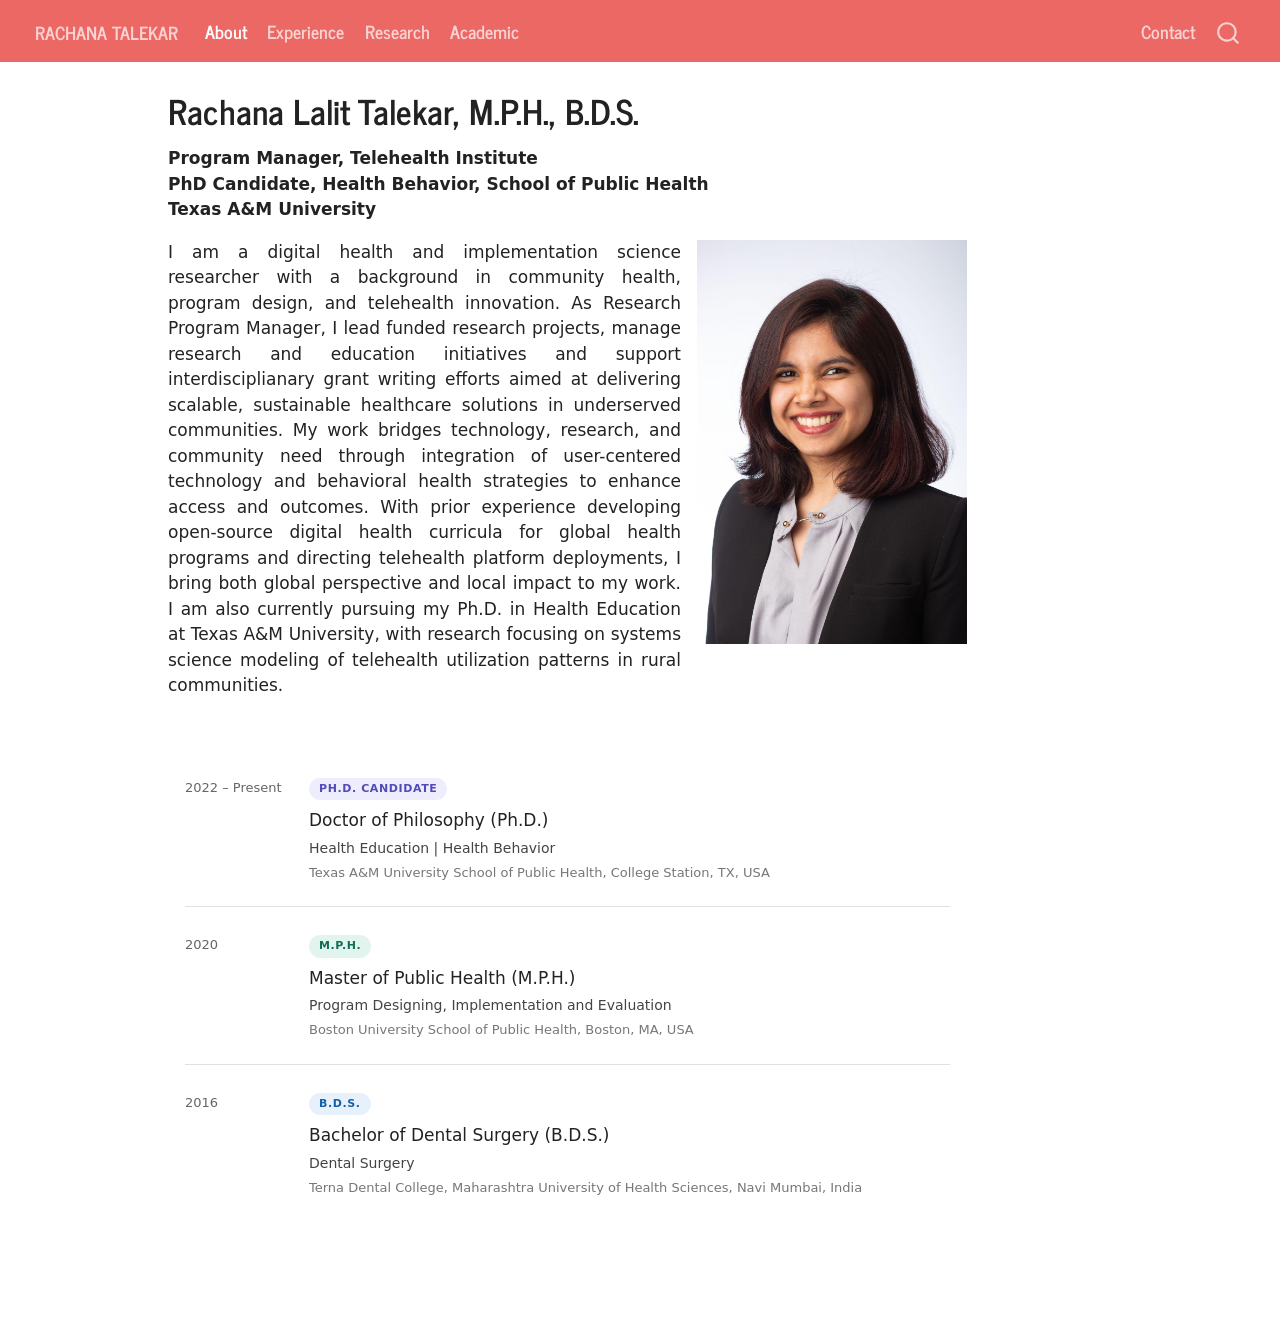
==== docs/index.html @ 22ff89a3 "initial commit" ====
<!DOCTYPE html>
<html xmlns="http://www.w3.org/1999/xhtml" lang="en" xml:lang="en"><head>

<meta charset="utf-8">
<meta name="generator" content="quarto-1.8.25">

<meta name="viewport" content="width=device-width, initial-scale=1.0, user-scalable=yes">


<title>Rachana Lalit Talekar, M.P.H., B.D.S. – Rachana Talekar</title>
<style>
code{white-space: pre-wrap;}
span.smallcaps{font-variant: small-caps;}
div.columns{display: flex; gap: min(4vw, 1.5em);}
div.column{flex: auto; overflow-x: auto;}
div.hanging-indent{margin-left: 1.5em; text-indent: -1.5em;}
ul.task-list{list-style: none;}
ul.task-list li input[type="checkbox"] {
  width: 0.8em;
  margin: 0 0.8em 0.2em -1em; /* quarto-specific, see https://github.com/quarto-dev/quarto-cli/issues/4556 */ 
  vertical-align: middle;
}
</style>


<script src="site_libs/quarto-nav/quarto-nav.js"></script>
<script src="site_libs/quarto-nav/headroom.min.js"></script>
<script src="site_libs/clipboard/clipboard.min.js"></script>
<script src="site_libs/quarto-search/autocomplete.umd.js"></script>
<script src="site_libs/quarto-search/fuse.min.js"></script>
<script src="site_libs/quarto-search/quarto-search.js"></script>
<meta name="quarto:offset" content="./">
<script src="site_libs/quarto-html/quarto.js" type="module"></script>
<script src="site_libs/quarto-html/tabsets/tabsets.js" type="module"></script>
<script src="site_libs/quarto-html/axe/axe-check.js" type="module"></script>
<script src="site_libs/quarto-html/popper.min.js"></script>
<script src="site_libs/quarto-html/tippy.umd.min.js"></script>
<script src="site_libs/quarto-html/anchor.min.js"></script>
<link href="site_libs/quarto-html/tippy.css" rel="stylesheet">
<link href="site_libs/quarto-html/quarto-syntax-highlighting-7b89279ff1a6dce999919e0e67d4d9ec.css" rel="stylesheet" id="quarto-text-highlighting-styles">
<script src="site_libs/bootstrap/bootstrap.min.js"></script>
<link href="site_libs/bootstrap/bootstrap-icons.css" rel="stylesheet">
<link href="site_libs/bootstrap/bootstrap-df2bd1d07bf4883407515dbd16791c74.min.css" rel="stylesheet" append-hash="true" id="quarto-bootstrap" data-mode="light">
<script id="quarto-search-options" type="application/json">{
  "location": "navbar",
  "copy-button": false,
  "collapse-after": 3,
  "panel-placement": "end",
  "type": "overlay",
  "limit": 50,
  "keyboard-shortcut": [
    "f",
    "/",
    "s"
  ],
  "show-item-context": false,
  "language": {
    "search-no-results-text": "No results",
    "search-matching-documents-text": "matching documents",
    "search-copy-link-title": "Copy link to search",
    "search-hide-matches-text": "Hide additional matches",
    "search-more-match-text": "more match in this document",
    "search-more-matches-text": "more matches in this document",
    "search-clear-button-title": "Clear",
    "search-text-placeholder": "",
    "search-detached-cancel-button-title": "Cancel",
    "search-submit-button-title": "Submit",
    "search-label": "Search"
  }
}</script>


<link rel="stylesheet" href="styles.css">
</head>

<body class="nav-fixed quarto-light">

<div id="quarto-search-results"></div>
  <header id="quarto-header" class="headroom fixed-top">
    <nav class="navbar navbar-expand-lg " data-bs-theme="dark">
      <div class="navbar-container container-fluid">
      <div class="navbar-brand-container mx-auto">
    <a href="./index.html" class="navbar-brand navbar-brand-logo">
    </a>
    <a class="navbar-brand" href="./index.html">
    <span class="navbar-title">Rachana Talekar</span>
    </a>
  </div>
            <div id="quarto-search" class="" title="Search"></div>
          <button class="navbar-toggler" type="button" data-bs-toggle="collapse" data-bs-target="#navbarCollapse" aria-controls="navbarCollapse" role="menu" aria-expanded="false" aria-label="Toggle navigation" onclick="if (window.quartoToggleHeadroom) { window.quartoToggleHeadroom(); }">
  <span class="navbar-toggler-icon"></span>
</button>
          <div class="collapse navbar-collapse" id="navbarCollapse">
            <ul class="navbar-nav navbar-nav-scroll me-auto">
  <li class="nav-item">
    <a class="nav-link active" href="./index.html" aria-current="page"> 
<span class="menu-text">About</span></a>
  </li>  
  <li class="nav-item">
    <a class="nav-link" href="./exp.html"> 
<span class="menu-text">Experience</span></a>
  </li>  
  <li class="nav-item">
    <a class="nav-link" href="./research.html"> 
<span class="menu-text">Research</span></a>
  </li>  
  <li class="nav-item">
    <a class="nav-link" href="./teach.html"> 
<span class="menu-text">Academic</span></a>
  </li>  
</ul>
            <ul class="navbar-nav navbar-nav-scroll ms-auto">
  <li class="nav-item">
    <a class="nav-link" href="./contact.html"> 
<span class="menu-text">Contact</span></a>
  </li>  
</ul>
          </div> <!-- /navcollapse -->
            <div class="quarto-navbar-tools">
</div>
      </div> <!-- /container-fluid -->
    </nav>
</header>
<!-- content -->
<div id="quarto-content" class="quarto-container page-columns page-rows-contents page-layout-article page-navbar">
<!-- sidebar -->
<!-- margin-sidebar -->
    <div id="quarto-margin-sidebar" class="sidebar margin-sidebar zindex-bottom">
        
    </div>
<!-- main -->
<main class="content" id="quarto-document-content">

<header id="title-block-header" class="quarto-title-block default">
<div class="quarto-title">
<h1 class="title"><b>Rachana Lalit Talekar, M.P.H., B.D.S.</b></h1>
</div>



<div class="quarto-title-meta">

    
  
    
  </div>
  


</header>


<p><b>Program Manager, Telehealth Institute</b><br> <b> PhD Candidate, Health Behavior, School of Public Health</b><br> <b> Texas A&amp;M University </b></p>
<p><img src="images/unnamed (1).jpg" class="img-fluid" style="float: right; margin-left: 16px; margin-bottom: 8px; " width="270"></p>
<div style="text-align: justify; overflow: hidden;">
<p>I am a digital health and implementation science researcher with a background in community health, program design, and telehealth innovation. As Research Program Manager, I lead funded research projects, manage research and education initiatives and support interdisciplianary grant writing efforts aimed at delivering scalable, sustainable healthcare solutions in underserved communities. My work bridges technology, research, and community need through integration of user-centered technology and behavioral health strategies to enhance access and outcomes. With prior experience developing open-source digital health curricula for global health programs and directing telehealth platform deployments, I bring both global perspective and local impact to my work. I am also currently pursuing my Ph.D.&nbsp;in Health Education at Texas A&amp;M University, with research focusing on systems science modeling of telehealth utilization patterns in rural communities.</p>
</div>
<style>
.edu-section {
  max-width: 800px;
  margin: 0 auto;
  padding: 2rem 1rem;
}
.edu-card {
  display: flex;
  gap: 24px;
  padding: 24px 0;
  border-bottom: 0.5px solid #e0e0e0;
}
.edu-card:last-child {
  border-bottom: none;
}
.edu-year {
  min-width: 100px;
  font-size: 13px;
  color: #666;
  padding-top: 4px;
}
.edu-badge {
  display: inline-block;
  font-size: 11px;
  font-weight: 600;
  letter-spacing: 0.6px;
  text-transform: uppercase;
  padding: 3px 10px;
  border-radius: 20px;
  margin-bottom: 8px;
}
.badge-phd { background: #EEEDFE; color: #534AB7; }
.badge-mph { background: #E1F5EE; color: #0F6E56; }
.badge-bds { background: #E6F1FB; color: #185FA5; }
.edu-degree {
  font-size: 17px;
  font-weight: 500;
  margin: 0 0 4px;
}
.edu-field {
  font-size: 14px;
  color: #444;
  margin: 0 0 4px;
}
.edu-institution {
  font-size: 13px;
  color: #777;
  margin: 0;
}
</style>

<div class="edu-section">

<div class="edu-card">
  <div class="edu-year">2022 – Present</div>
  <div>
    <span class="edu-badge badge-phd">Ph.D. Candidate</span>
    <p class="edu-degree">Doctor of Philosophy (Ph.D.)</p>
    <p class="edu-field">Health Education | Health Behavior</p>
    <p class="edu-institution">Texas A&amp;M University School of Public Health, College Station, TX, USA</p>
  </div>
</div>

<div class="edu-card">
  <div class="edu-year">2020</div>
  <div>
    <span class="edu-badge badge-mph">M.P.H.</span>
    <p class="edu-degree">Master of Public Health (M.P.H.)</p>
    <p class="edu-field">Program Designing, Implementation and Evaluation</p>
    <p class="edu-institution">Boston University School of Public Health, Boston, MA, USA</p>
  </div>
</div>

<div class="edu-card">
  <div class="edu-year">2016</div>
  <div>
    <span class="edu-badge badge-bds">B.D.S.</span>
    <p class="edu-degree">Bachelor of Dental Surgery (B.D.S.)</p>
    <p class="edu-field">Dental Surgery</p>
    <p class="edu-institution">Terna Dental College, Maharashtra University of Health Sciences, Navi Mumbai, India</p>
  </div>
</div>

</div>



</main> <!-- /main -->
<script id="quarto-html-after-body" type="application/javascript">
  window.document.addEventListener("DOMContentLoaded", function (event) {
    const icon = "";
    const anchorJS = new window.AnchorJS();
    anchorJS.options = {
      placement: 'right',
      icon: icon
    };
    anchorJS.add('.anchored');
    const isCodeAnnotation = (el) => {
      for (const clz of el.classList) {
        if (clz.startsWith('code-annotation-')) {                     
          return true;
        }
      }
      return false;
    }
    const onCopySuccess = function(e) {
      // button target
      const button = e.trigger;
      // don't keep focus
      button.blur();
      // flash "checked"
      button.classList.add('code-copy-button-checked');
      var currentTitle = button.getAttribute("title");
      button.setAttribute("title", "Copied!");
      let tooltip;
      if (window.bootstrap) {
        button.setAttribute("data-bs-toggle", "tooltip");
        button.setAttribute("data-bs-placement", "left");
        button.setAttribute("data-bs-title", "Copied!");
        tooltip = new bootstrap.Tooltip(button, 
          { trigger: "manual", 
            customClass: "code-copy-button-tooltip",
            offset: [0, -8]});
        tooltip.show();    
      }
      setTimeout(function() {
        if (tooltip) {
          tooltip.hide();
          button.removeAttribute("data-bs-title");
          button.removeAttribute("data-bs-toggle");
          button.removeAttribute("data-bs-placement");
        }
        button.setAttribute("title", currentTitle);
        button.classList.remove('code-copy-button-checked');
      }, 1000);
      // clear code selection
      e.clearSelection();
    }
    const getTextToCopy = function(trigger) {
      const outerScaffold = trigger.parentElement.cloneNode(true);
      const codeEl = outerScaffold.querySelector('code');
      for (const childEl of codeEl.children) {
        if (isCodeAnnotation(childEl)) {
          childEl.remove();
        }
      }
      return codeEl.innerText;
    }
    const clipboard = new window.ClipboardJS('.code-copy-button:not([data-in-quarto-modal])', {
      text: getTextToCopy
    });
    clipboard.on('success', onCopySuccess);
    if (window.document.getElementById('quarto-embedded-source-code-modal')) {
      const clipboardModal = new window.ClipboardJS('.code-copy-button[data-in-quarto-modal]', {
        text: getTextToCopy,
        container: window.document.getElementById('quarto-embedded-source-code-modal')
      });
      clipboardModal.on('success', onCopySuccess);
    }
      var localhostRegex = new RegExp(/^(?:http|https):\/\/localhost\:?[0-9]*\//);
      var mailtoRegex = new RegExp(/^mailto:/);
        var filterRegex = new RegExp('/' + window.location.host + '/');
      var isInternal = (href) => {
          return filterRegex.test(href) || localhostRegex.test(href) || mailtoRegex.test(href);
      }
      // Inspect non-navigation links and adorn them if external
     var links = window.document.querySelectorAll('a[href]:not(.nav-link):not(.navbar-brand):not(.toc-action):not(.sidebar-link):not(.sidebar-item-toggle):not(.pagination-link):not(.no-external):not([aria-hidden]):not(.dropdown-item):not(.quarto-navigation-tool):not(.about-link)');
      for (var i=0; i<links.length; i++) {
        const link = links[i];
        if (!isInternal(link.href)) {
          // undo the damage that might have been done by quarto-nav.js in the case of
          // links that we want to consider external
          if (link.dataset.originalHref !== undefined) {
            link.href = link.dataset.originalHref;
          }
        }
      }
    function tippyHover(el, contentFn, onTriggerFn, onUntriggerFn) {
      const config = {
        allowHTML: true,
        maxWidth: 500,
        delay: 100,
        arrow: false,
        appendTo: function(el) {
            return el.parentElement;
        },
        interactive: true,
        interactiveBorder: 10,
        theme: 'quarto',
        placement: 'bottom-start',
      };
      if (contentFn) {
        config.content = contentFn;
      }
      if (onTriggerFn) {
        config.onTrigger = onTriggerFn;
      }
      if (onUntriggerFn) {
        config.onUntrigger = onUntriggerFn;
      }
      window.tippy(el, config); 
    }
    const noterefs = window.document.querySelectorAll('a[role="doc-noteref"]');
    for (var i=0; i<noterefs.length; i++) {
      const ref = noterefs[i];
      tippyHover(ref, function() {
        // use id or data attribute instead here
        let href = ref.getAttribute('data-footnote-href') || ref.getAttribute('href');
        try { href = new URL(href).hash; } catch {}
        const id = href.replace(/^#\/?/, "");
        const note = window.document.getElementById(id);
        if (note) {
          return note.innerHTML;
        } else {
          return "";
        }
      });
    }
    const xrefs = window.document.querySelectorAll('a.quarto-xref');
    const processXRef = (id, note) => {
      // Strip column container classes
      const stripColumnClz = (el) => {
        el.classList.remove("page-full", "page-columns");
        if (el.children) {
          for (const child of el.children) {
            stripColumnClz(child);
          }
        }
      }
      stripColumnClz(note)
      if (id === null || id.startsWith('sec-')) {
        // Special case sections, only their first couple elements
        const container = document.createElement("div");
        if (note.children && note.children.length > 2) {
          container.appendChild(note.children[0].cloneNode(true));
          for (let i = 1; i < note.children.length; i++) {
            const child = note.children[i];
            if (child.tagName === "P" && child.innerText === "") {
              continue;
            } else {
              container.appendChild(child.cloneNode(true));
              break;
            }
          }
          if (window.Quarto?.typesetMath) {
            window.Quarto.typesetMath(container);
          }
          return container.innerHTML
        } else {
          if (window.Quarto?.typesetMath) {
            window.Quarto.typesetMath(note);
          }
          return note.innerHTML;
        }
      } else {
        // Remove any anchor links if they are present
        const anchorLink = note.querySelector('a.anchorjs-link');
        if (anchorLink) {
          anchorLink.remove();
        }
        if (window.Quarto?.typesetMath) {
          window.Quarto.typesetMath(note);
        }
        if (note.classList.contains("callout")) {
          return note.outerHTML;
        } else {
          return note.innerHTML;
        }
      }
    }
    for (var i=0; i<xrefs.length; i++) {
      const xref = xrefs[i];
      tippyHover(xref, undefined, function(instance) {
        instance.disable();
        let url = xref.getAttribute('href');
        let hash = undefined; 
        if (url.startsWith('#')) {
          hash = url;
        } else {
          try { hash = new URL(url).hash; } catch {}
        }
        if (hash) {
          const id = hash.replace(/^#\/?/, "");
          const note = window.document.getElementById(id);
          if (note !== null) {
            try {
              const html = processXRef(id, note.cloneNode(true));
              instance.setContent(html);
            } finally {
              instance.enable();
              instance.show();
            }
          } else {
            // See if we can fetch this
            fetch(url.split('#')[0])
            .then(res => res.text())
            .then(html => {
              const parser = new DOMParser();
              const htmlDoc = parser.parseFromString(html, "text/html");
              const note = htmlDoc.getElementById(id);
              if (note !== null) {
                const html = processXRef(id, note);
                instance.setContent(html);
              } 
            }).finally(() => {
              instance.enable();
              instance.show();
            });
          }
        } else {
          // See if we can fetch a full url (with no hash to target)
          // This is a special case and we should probably do some content thinning / targeting
          fetch(url)
          .then(res => res.text())
          .then(html => {
            const parser = new DOMParser();
            const htmlDoc = parser.parseFromString(html, "text/html");
            const note = htmlDoc.querySelector('main.content');
            if (note !== null) {
              // This should only happen for chapter cross references
              // (since there is no id in the URL)
              // remove the first header
              if (note.children.length > 0 && note.children[0].tagName === "HEADER") {
                note.children[0].remove();
              }
              const html = processXRef(null, note);
              instance.setContent(html);
            } 
          }).finally(() => {
            instance.enable();
            instance.show();
          });
        }
      }, function(instance) {
      });
    }
        let selectedAnnoteEl;
        const selectorForAnnotation = ( cell, annotation) => {
          let cellAttr = 'data-code-cell="' + cell + '"';
          let lineAttr = 'data-code-annotation="' +  annotation + '"';
          const selector = 'span[' + cellAttr + '][' + lineAttr + ']';
          return selector;
        }
        const selectCodeLines = (annoteEl) => {
          const doc = window.document;
          const targetCell = annoteEl.getAttribute("data-target-cell");
          const targetAnnotation = annoteEl.getAttribute("data-target-annotation");
          const annoteSpan = window.document.querySelector(selectorForAnnotation(targetCell, targetAnnotation));
          const lines = annoteSpan.getAttribute("data-code-lines").split(",");
          const lineIds = lines.map((line) => {
            return targetCell + "-" + line;
          })
          let top = null;
          let height = null;
          let parent = null;
          if (lineIds.length > 0) {
              //compute the position of the single el (top and bottom and make a div)
              const el = window.document.getElementById(lineIds[0]);
              top = el.offsetTop;
              height = el.offsetHeight;
              parent = el.parentElement.parentElement;
            if (lineIds.length > 1) {
              const lastEl = window.document.getElementById(lineIds[lineIds.length - 1]);
              const bottom = lastEl.offsetTop + lastEl.offsetHeight;
              height = bottom - top;
            }
            if (top !== null && height !== null && parent !== null) {
              // cook up a div (if necessary) and position it 
              let div = window.document.getElementById("code-annotation-line-highlight");
              if (div === null) {
                div = window.document.createElement("div");
                div.setAttribute("id", "code-annotation-line-highlight");
                div.style.position = 'absolute';
                parent.appendChild(div);
              }
              div.style.top = top - 2 + "px";
              div.style.height = height + 4 + "px";
              div.style.left = 0;
              let gutterDiv = window.document.getElementById("code-annotation-line-highlight-gutter");
              if (gutterDiv === null) {
                gutterDiv = window.document.createElement("div");
                gutterDiv.setAttribute("id", "code-annotation-line-highlight-gutter");
                gutterDiv.style.position = 'absolute';
                const codeCell = window.document.getElementById(targetCell);
                const gutter = codeCell.querySelector('.code-annotation-gutter');
                gutter.appendChild(gutterDiv);
              }
              gutterDiv.style.top = top - 2 + "px";
              gutterDiv.style.height = height + 4 + "px";
            }
            selectedAnnoteEl = annoteEl;
          }
        };
        const unselectCodeLines = () => {
          const elementsIds = ["code-annotation-line-highlight", "code-annotation-line-highlight-gutter"];
          elementsIds.forEach((elId) => {
            const div = window.document.getElementById(elId);
            if (div) {
              div.remove();
            }
          });
          selectedAnnoteEl = undefined;
        };
          // Handle positioning of the toggle
      window.addEventListener(
        "resize",
        throttle(() => {
          elRect = undefined;
          if (selectedAnnoteEl) {
            selectCodeLines(selectedAnnoteEl);
          }
        }, 10)
      );
      function throttle(fn, ms) {
      let throttle = false;
      let timer;
        return (...args) => {
          if(!throttle) { // first call gets through
              fn.apply(this, args);
              throttle = true;
          } else { // all the others get throttled
              if(timer) clearTimeout(timer); // cancel #2
              timer = setTimeout(() => {
                fn.apply(this, args);
                timer = throttle = false;
              }, ms);
          }
        };
      }
        // Attach click handler to the DT
        const annoteDls = window.document.querySelectorAll('dt[data-target-cell]');
        for (const annoteDlNode of annoteDls) {
          annoteDlNode.addEventListener('click', (event) => {
            const clickedEl = event.target;
            if (clickedEl !== selectedAnnoteEl) {
              unselectCodeLines();
              const activeEl = window.document.querySelector('dt[data-target-cell].code-annotation-active');
              if (activeEl) {
                activeEl.classList.remove('code-annotation-active');
              }
              selectCodeLines(clickedEl);
              clickedEl.classList.add('code-annotation-active');
            } else {
              // Unselect the line
              unselectCodeLines();
              clickedEl.classList.remove('code-annotation-active');
            }
          });
        }
    const findCites = (el) => {
      const parentEl = el.parentElement;
      if (parentEl) {
        const cites = parentEl.dataset.cites;
        if (cites) {
          return {
            el,
            cites: cites.split(' ')
          };
        } else {
          return findCites(el.parentElement)
        }
      } else {
        return undefined;
      }
    };
    var bibliorefs = window.document.querySelectorAll('a[role="doc-biblioref"]');
    for (var i=0; i<bibliorefs.length; i++) {
      const ref = bibliorefs[i];
      const citeInfo = findCites(ref);
      if (citeInfo) {
        tippyHover(citeInfo.el, function() {
          var popup = window.document.createElement('div');
          citeInfo.cites.forEach(function(cite) {
            var citeDiv = window.document.createElement('div');
            citeDiv.classList.add('hanging-indent');
            citeDiv.classList.add('csl-entry');
            var biblioDiv = window.document.getElementById('ref-' + cite);
            if (biblioDiv) {
              citeDiv.innerHTML = biblioDiv.innerHTML;
            }
            popup.appendChild(citeDiv);
          });
          return popup.innerHTML;
        });
      }
    }
  });
  </script>
</div> <!-- /content -->




</body></html>
---- docs/site_libs/quarto-html/tippy.css ----
.tippy-box[data-animation=fade][data-state=hidden]{opacity:0}[data-tippy-root]{max-width:calc(100vw - 10px)}.tippy-box{position:relative;background-color:#333;color:#fff;border-radius:4px;font-size:14px;line-height:1.4;white-space:normal;outline:0;transition-property:transform,visibility,opacity}.tippy-box[data-placement^=top]>.tippy-arrow{bottom:0}.tippy-box[data-placement^=top]>.tippy-arrow:before{bottom:-7px;left:0;border-width:8px 8px 0;border-top-color:initial;transform-origin:center top}.tippy-box[data-placement^=bottom]>.tippy-arrow{top:0}.tippy-box[data-placement^=bottom]>.tippy-arrow:before{top:-7px;left:0;border-width:0 8px 8px;border-bottom-color:initial;transform-origin:center bottom}.tippy-box[data-placement^=left]>.tippy-arrow{right:0}.tippy-box[data-placement^=left]>.tippy-arrow:before{border-width:8px 0 8px 8px;border-left-color:initial;right:-7px;transform-origin:center left}.tippy-box[data-placement^=right]>.tippy-arrow{left:0}.tippy-box[data-placement^=right]>.tippy-arrow:before{left:-7px;border-width:8px 8px 8px 0;border-right-color:initial;transform-origin:center right}.tippy-box[data-inertia][data-state=visible]{transition-timing-function:cubic-bezier(.54,1.5,.38,1.11)}.tippy-arrow{width:16px;height:16px;color:#333}.tippy-arrow:before{content:"";position:absolute;border-color:transparent;border-style:solid}.tippy-content{position:relative;padding:5px 9px;z-index:1}
---- docs/site_libs/quarto-html/quarto-syntax-highlighting-7b89279ff1a6dce999919e0e67d4d9ec.css ----
/* quarto syntax highlight colors */
:root {
  --quarto-hl-ot-color: #003B4F;
  --quarto-hl-at-color: #657422;
  --quarto-hl-ss-color: #20794D;
  --quarto-hl-an-color: #5E5E5E;
  --quarto-hl-fu-color: #4758AB;
  --quarto-hl-st-color: #20794D;
  --quarto-hl-cf-color: #003B4F;
  --quarto-hl-op-color: #5E5E5E;
  --quarto-hl-er-color: #AD0000;
  --quarto-hl-bn-color: #AD0000;
  --quarto-hl-al-color: #AD0000;
  --quarto-hl-va-color: #111111;
  --quarto-hl-bu-color: inherit;
  --quarto-hl-ex-color: inherit;
  --quarto-hl-pp-color: #AD0000;
  --quarto-hl-in-color: #5E5E5E;
  --quarto-hl-vs-color: #20794D;
  --quarto-hl-wa-color: #5E5E5E;
  --quarto-hl-do-color: #5E5E5E;
  --quarto-hl-im-color: #00769E;
  --quarto-hl-ch-color: #20794D;
  --quarto-hl-dt-color: #AD0000;
  --quarto-hl-fl-color: #AD0000;
  --quarto-hl-co-color: #5E5E5E;
  --quarto-hl-cv-color: #5E5E5E;
  --quarto-hl-cn-color: #8f5902;
  --quarto-hl-sc-color: #5E5E5E;
  --quarto-hl-dv-color: #AD0000;
  --quarto-hl-kw-color: #003B4F;
}

/* other quarto variables */
:root {
  --quarto-font-monospace: SFMono-Regular, Menlo, Monaco, Consolas, "Liberation Mono", "Courier New", monospace;
}

/* syntax highlight based on Pandoc's rules */
pre > code.sourceCode > span {
  color: #003B4F;
}

code.sourceCode > span {
  color: #003B4F;
}

div.sourceCode,
div.sourceCode pre.sourceCode {
  color: #003B4F;
}

/* Normal */
code span {
  color: #003B4F;
}

/* Alert */
code span.al {
  color: #AD0000;
  font-style: inherit;
}

/* Annotation */
code span.an {
  color: #5E5E5E;
  font-style: inherit;
}

/* Attribute */
code span.at {
  color: #657422;
  font-style: inherit;
}

/* BaseN */
code span.bn {
  color: #AD0000;
  font-style: inherit;
}

/* BuiltIn */
code span.bu {
  font-style: inherit;
}

/* ControlFlow */
code span.cf {
  color: #003B4F;
  font-weight: bold;
  font-style: inherit;
}

/* Char */
code span.ch {
  color: #20794D;
  font-style: inherit;
}

/* Constant */
code span.cn {
  color: #8f5902;
  font-style: inherit;
}

/* Comment */
code span.co {
  color: #5E5E5E;
  font-style: inherit;
}

/* CommentVar */
code span.cv {
  color: #5E5E5E;
  font-style: italic;
}

/* Documentation */
code span.do {
  color: #5E5E5E;
  font-style: italic;
}

/* DataType */
code span.dt {
  color: #AD0000;
  font-style: inherit;
}

/* DecVal */
code span.dv {
  color: #AD0000;
  font-style: inherit;
}

/* Error */
code span.er {
  color: #AD0000;
  font-style: inherit;
}

/* Extension */
code span.ex {
  font-style: inherit;
}

/* Float */
code span.fl {
  color: #AD0000;
  font-style: inherit;
}

/* Function */
code span.fu {
  color: #4758AB;
  font-style: inherit;
}

/* Import */
code span.im {
  color: #00769E;
  font-style: inherit;
}

/* Information */
code span.in {
  color: #5E5E5E;
  font-style: inherit;
}

/* Keyword */
code span.kw {
  color: #003B4F;
  font-weight: bold;
  font-style: inherit;
}

/* Operator */
code span.op {
  color: #5E5E5E;
  font-style: inherit;
}

/* Other */
code span.ot {
  color: #003B4F;
  font-style: inherit;
}

/* Preprocessor */
code span.pp {
  color: #AD0000;
  font-style: inherit;
}

/* SpecialChar */
code span.sc {
  color: #5E5E5E;
  font-style: inherit;
}

/* SpecialString */
code span.ss {
  color: #20794D;
  font-style: inherit;
}

/* String */
code span.st {
  color: #20794D;
  font-style: inherit;
}

/* Variable */
code span.va {
  color: #111111;
  font-style: inherit;
}

/* VerbatimString */
code span.vs {
  color: #20794D;
  font-style: inherit;
}

/* Warning */
code span.wa {
  color: #5E5E5E;
  font-style: italic;
}

.prevent-inlining {
  content: "</";
}

/*# sourceMappingURL=3944bc705cfaf4c80e56f77c5205168a.css.map */
---- docs/styles.css ----
/* css styles */
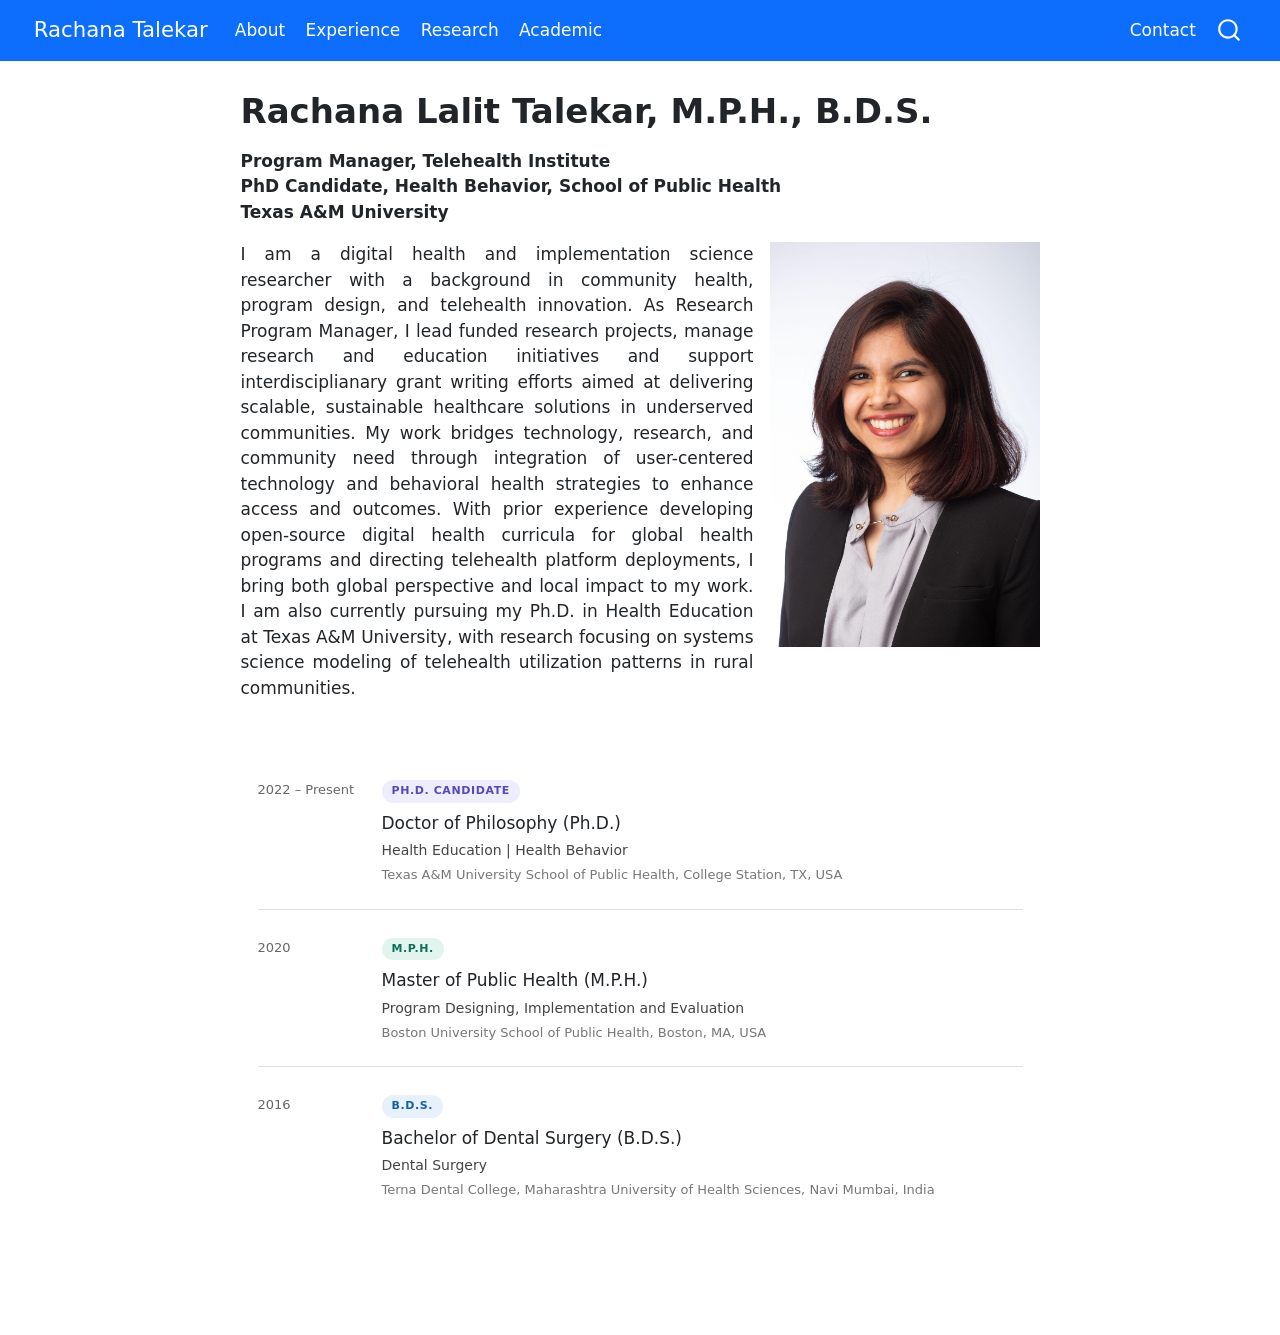
==== commit b3377901: "updated for mobile friendly" ====
--- a/docs/index.html
+++ b/docs/index.html
@@ -40,7 +40,7 @@
 <link href="site_libs/quarto-html/quarto-syntax-highlighting-7b89279ff1a6dce999919e0e67d4d9ec.css" rel="stylesheet" id="quarto-text-highlighting-styles">
 <script src="site_libs/bootstrap/bootstrap.min.js"></script>
 <link href="site_libs/bootstrap/bootstrap-icons.css" rel="stylesheet">
-<link href="site_libs/bootstrap/bootstrap-df2bd1d07bf4883407515dbd16791c74.min.css" rel="stylesheet" append-hash="true" id="quarto-bootstrap" data-mode="light">
+<link href="site_libs/bootstrap/bootstrap-dec27a635df3619fee3abd01ce5a42f4.min.css" rel="stylesheet" append-hash="true" id="quarto-bootstrap" data-mode="light">
 <script id="quarto-search-options" type="application/json">{
   "location": "navbar",
   "copy-button": false,
@@ -70,10 +70,9 @@
 }</script>
 
 
-<link rel="stylesheet" href="styles.css">
 </head>
 
-<body class="nav-fixed quarto-light">
+<body class="nav-fixed fullcontent quarto-light">
 
 <div id="quarto-search-results"></div>
   <header id="quarto-header" class="headroom fixed-top">
@@ -125,9 +124,7 @@
 <div id="quarto-content" class="quarto-container page-columns page-rows-contents page-layout-article page-navbar">
 <!-- sidebar -->
 <!-- margin-sidebar -->
-    <div id="quarto-margin-sidebar" class="sidebar margin-sidebar zindex-bottom">
-        
-    </div>
+    
 <!-- main -->
 <main class="content" id="quarto-document-content">
 
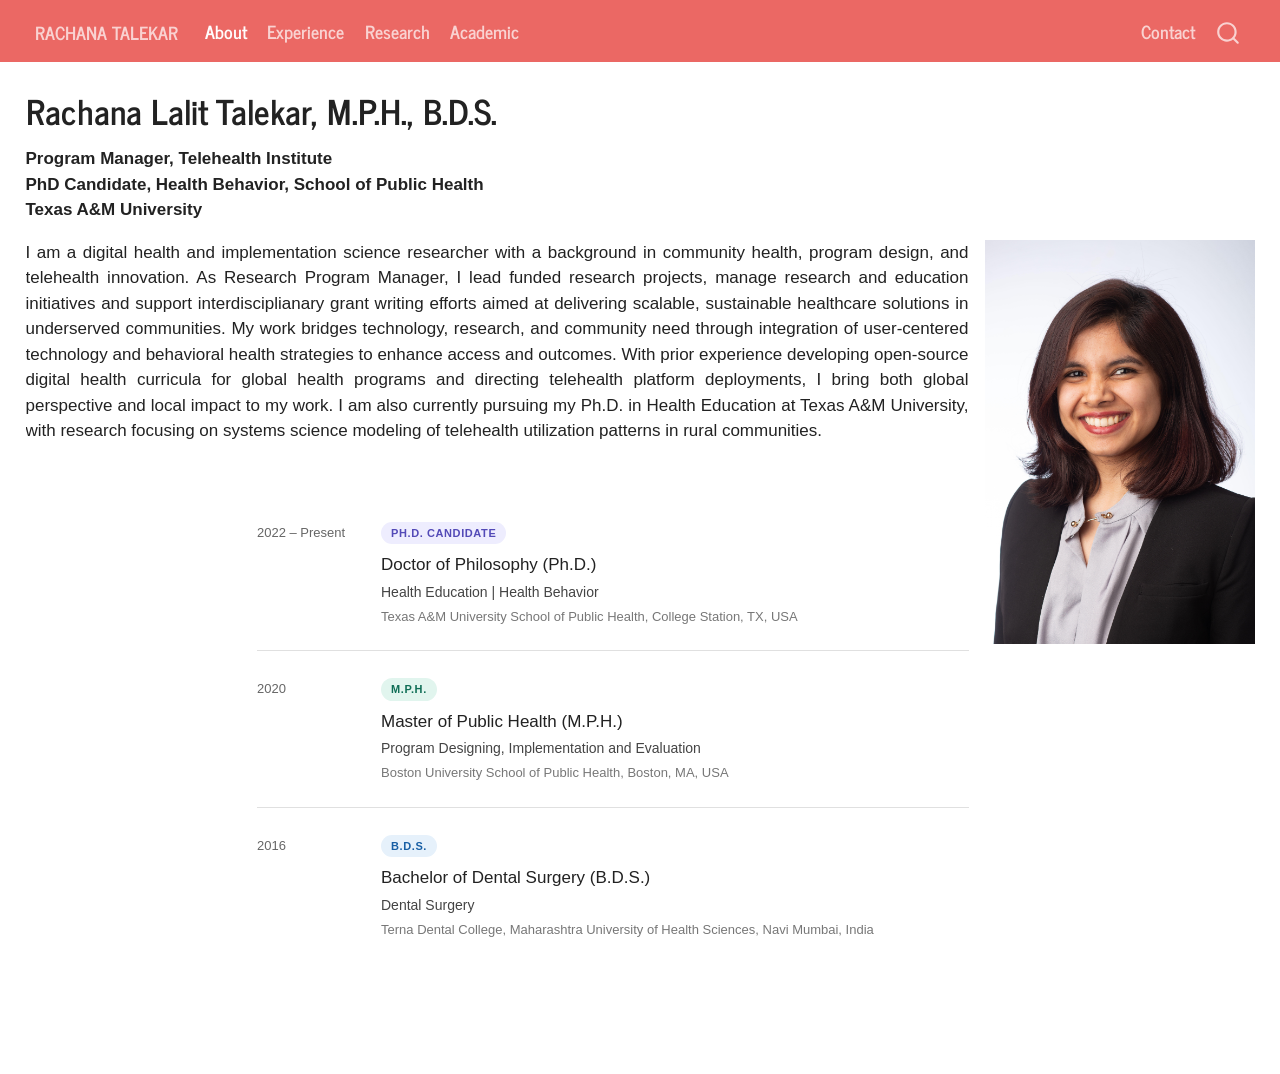
==== commit dda259f2: "updated mobile_v2" ====
--- a/docs/index.html
+++ b/docs/index.html
@@ -40,7 +40,7 @@
 <link href="site_libs/quarto-html/quarto-syntax-highlighting-7b89279ff1a6dce999919e0e67d4d9ec.css" rel="stylesheet" id="quarto-text-highlighting-styles">
 <script src="site_libs/bootstrap/bootstrap.min.js"></script>
 <link href="site_libs/bootstrap/bootstrap-icons.css" rel="stylesheet">
-<link href="site_libs/bootstrap/bootstrap-dec27a635df3619fee3abd01ce5a42f4.min.css" rel="stylesheet" append-hash="true" id="quarto-bootstrap" data-mode="light">
+<link href="site_libs/bootstrap/bootstrap-c31dc2146ea9f19d6d24d8f2942b2730.min.css" rel="stylesheet" append-hash="true" id="quarto-bootstrap" data-mode="light">
 <script id="quarto-search-options" type="application/json">{
   "location": "navbar",
   "copy-button": false,
@@ -68,11 +68,13 @@
     "search-label": "Search"
   }
 }</script>
-
-
+<style>html{ scroll-behavior: smooth; }</style>
+
+
+<link rel="stylesheet" href="styles.css">
 </head>
 
-<body class="nav-fixed fullcontent quarto-light">
+<body class="nav-fixed quarto-light">
 
 <div id="quarto-search-results"></div>
   <header id="quarto-header" class="headroom fixed-top">
@@ -121,12 +123,14 @@
     </nav>
 </header>
 <!-- content -->
-<div id="quarto-content" class="quarto-container page-columns page-rows-contents page-layout-article page-navbar">
+<div id="quarto-content" class="quarto-container page-columns page-rows-contents page-layout-full page-navbar">
 <!-- sidebar -->
 <!-- margin-sidebar -->
-    
+    <div id="quarto-margin-sidebar" class="sidebar margin-sidebar zindex-bottom">
+        
+    </div>
 <!-- main -->
-<main class="content" id="quarto-document-content">
+<main class="content column-page" id="quarto-document-content">
 
 <header id="title-block-header" class="quarto-title-block default">
 <div class="quarto-title">
@@ -135,7 +139,7 @@
 
 
 
-<div class="quarto-title-meta">
+<div class="quarto-title-meta column-page">
 
     
   
@@ -327,6 +331,13 @@
           if (link.dataset.originalHref !== undefined) {
             link.href = link.dataset.originalHref;
           }
+            // target, if specified
+            link.setAttribute("target", "_blank");
+            if (link.getAttribute("rel") === null) {
+              link.setAttribute("rel", "noopener");
+            }
+            // default icon
+            link.classList.add("external");
         }
       }
     function tippyHover(el, contentFn, onTriggerFn, onUntriggerFn) {
@@ -645,4 +656,5 @@
 
 
 
+<script src="site_libs/quarto-html/zenscroll-min.js"></script>
 </body></html>
--- a/docs/styles.css
+++ b/docs/styles.css
@@ -0,0 +1 @@
+/* css styles */
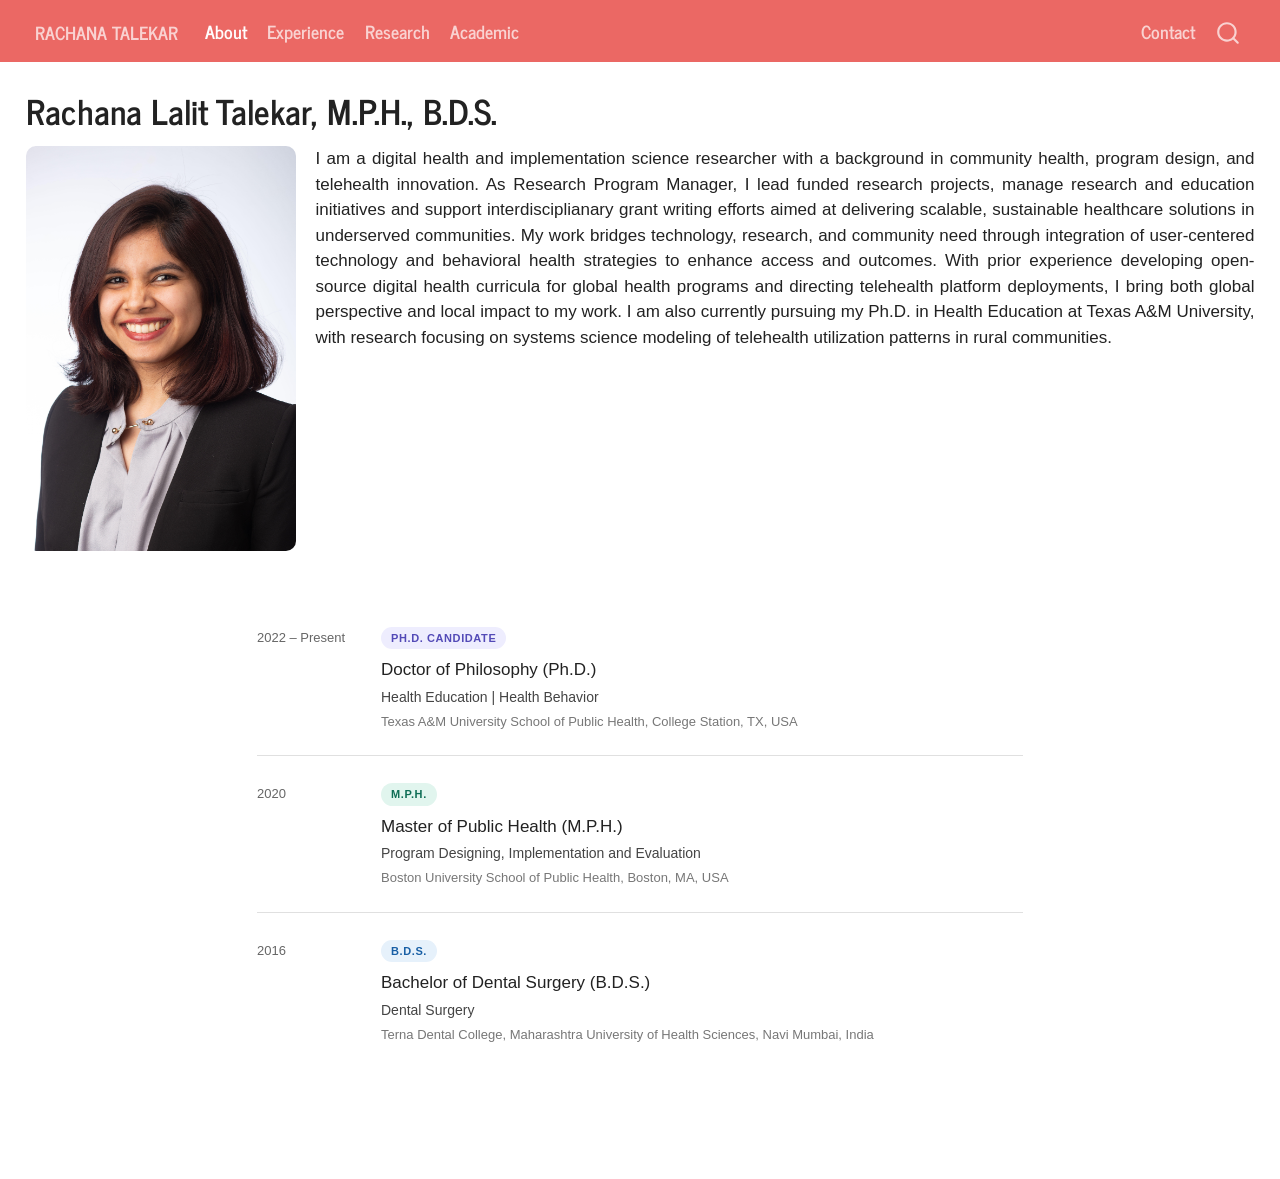
==== commit e3375466: "updated mobile V3" ====
--- a/docs/index.html
+++ b/docs/index.html
@@ -151,11 +151,54 @@
 </header>
 
 
-<p><b>Program Manager, Telehealth Institute</b><br> <b> PhD Candidate, Health Behavior, School of Public Health</b><br> <b> Texas A&amp;M University </b></p>
-<p><img src="images/unnamed (1).jpg" class="img-fluid" style="float: right; margin-left: 16px; margin-bottom: 8px; " width="270"></p>
-<div style="text-align: justify; overflow: hidden;">
-<p>I am a digital health and implementation science researcher with a background in community health, program design, and telehealth innovation. As Research Program Manager, I lead funded research projects, manage research and education initiatives and support interdisciplianary grant writing efforts aimed at delivering scalable, sustainable healthcare solutions in underserved communities. My work bridges technology, research, and community need through integration of user-centered technology and behavioral health strategies to enhance access and outcomes. With prior experience developing open-source digital health curricula for global health programs and directing telehealth platform deployments, I bring both global perspective and local impact to my work. I am also currently pursuing my Ph.D.&nbsp;in Health Education at Texas A&amp;M University, with research focusing on systems science modeling of telehealth utilization patterns in rural communities.</p>
+<style>
+.profile-container {
+  display: flex;
+  flex-wrap: wrap;
+  align-items: start;
+  gap: 20px;
+}
+
+.profile-image {
+  max-width: 270px;
+  width: 100%;
+  height: auto;
+  border-radius: 10px;
+  object-fit: cover;
+  margin-bottom: 15px;
+}
+
+.profile-text {
+  flex: 1;
+  text-align: justify;
+}
+
+@media (max-width: 768px) {
+  .profile-container {
+    flex-direction: column;
+    align-items: center;
+  }
+  
+  .profile-image {
+    margin-bottom: 20px;
+    max-width: 250px;
+  }
+  
+  .profile-text {
+    padding: 0 15px;
+  }
+}
+</style>
+
+<div class="profile-container">
+  <img src="images/unnamed (1)-01.jpg" class="profile-image" alt="Profile Picture">
+  
+  <div class="profile-text">
+    I am a digital health and implementation science researcher with a background in community health, program design, and telehealth innovation. As Research Program Manager, I lead funded research projects, manage research and education initiatives and support interdisciplianary grant writing efforts aimed at delivering scalable, sustainable healthcare solutions in underserved communities. My work bridges technology, research, and community need through integration of user-centered technology and behavioral health strategies to enhance access and outcomes. With prior experience developing open-source digital health curricula for global health programs and directing telehealth platform deployments, I bring both global perspective and local impact to my work. I am also currently pursuing my Ph.D. in Health Education at Texas A&amp;M University, with research focusing on systems science modeling of telehealth utilization patterns in rural communities.
+  </div>
 </div>
+
+
 <style>
 .edu-section {
   max-width: 800px;
